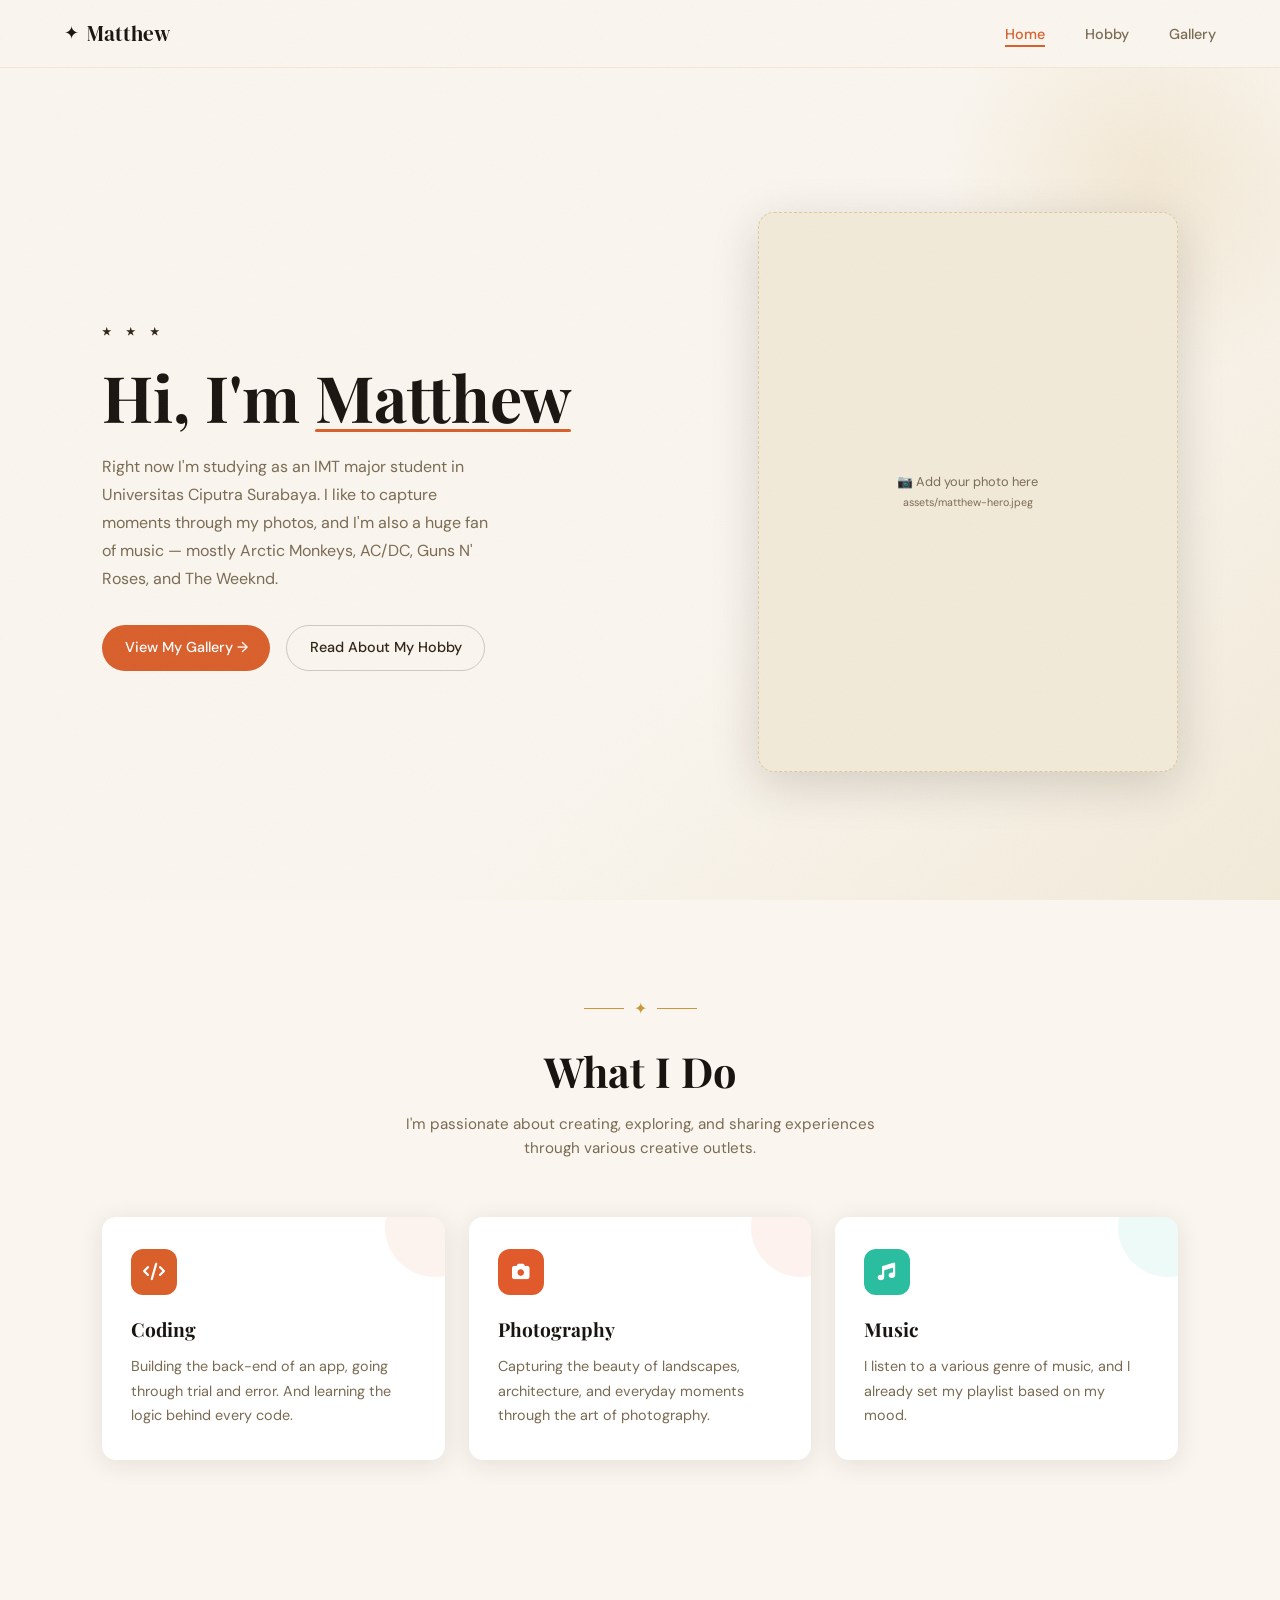
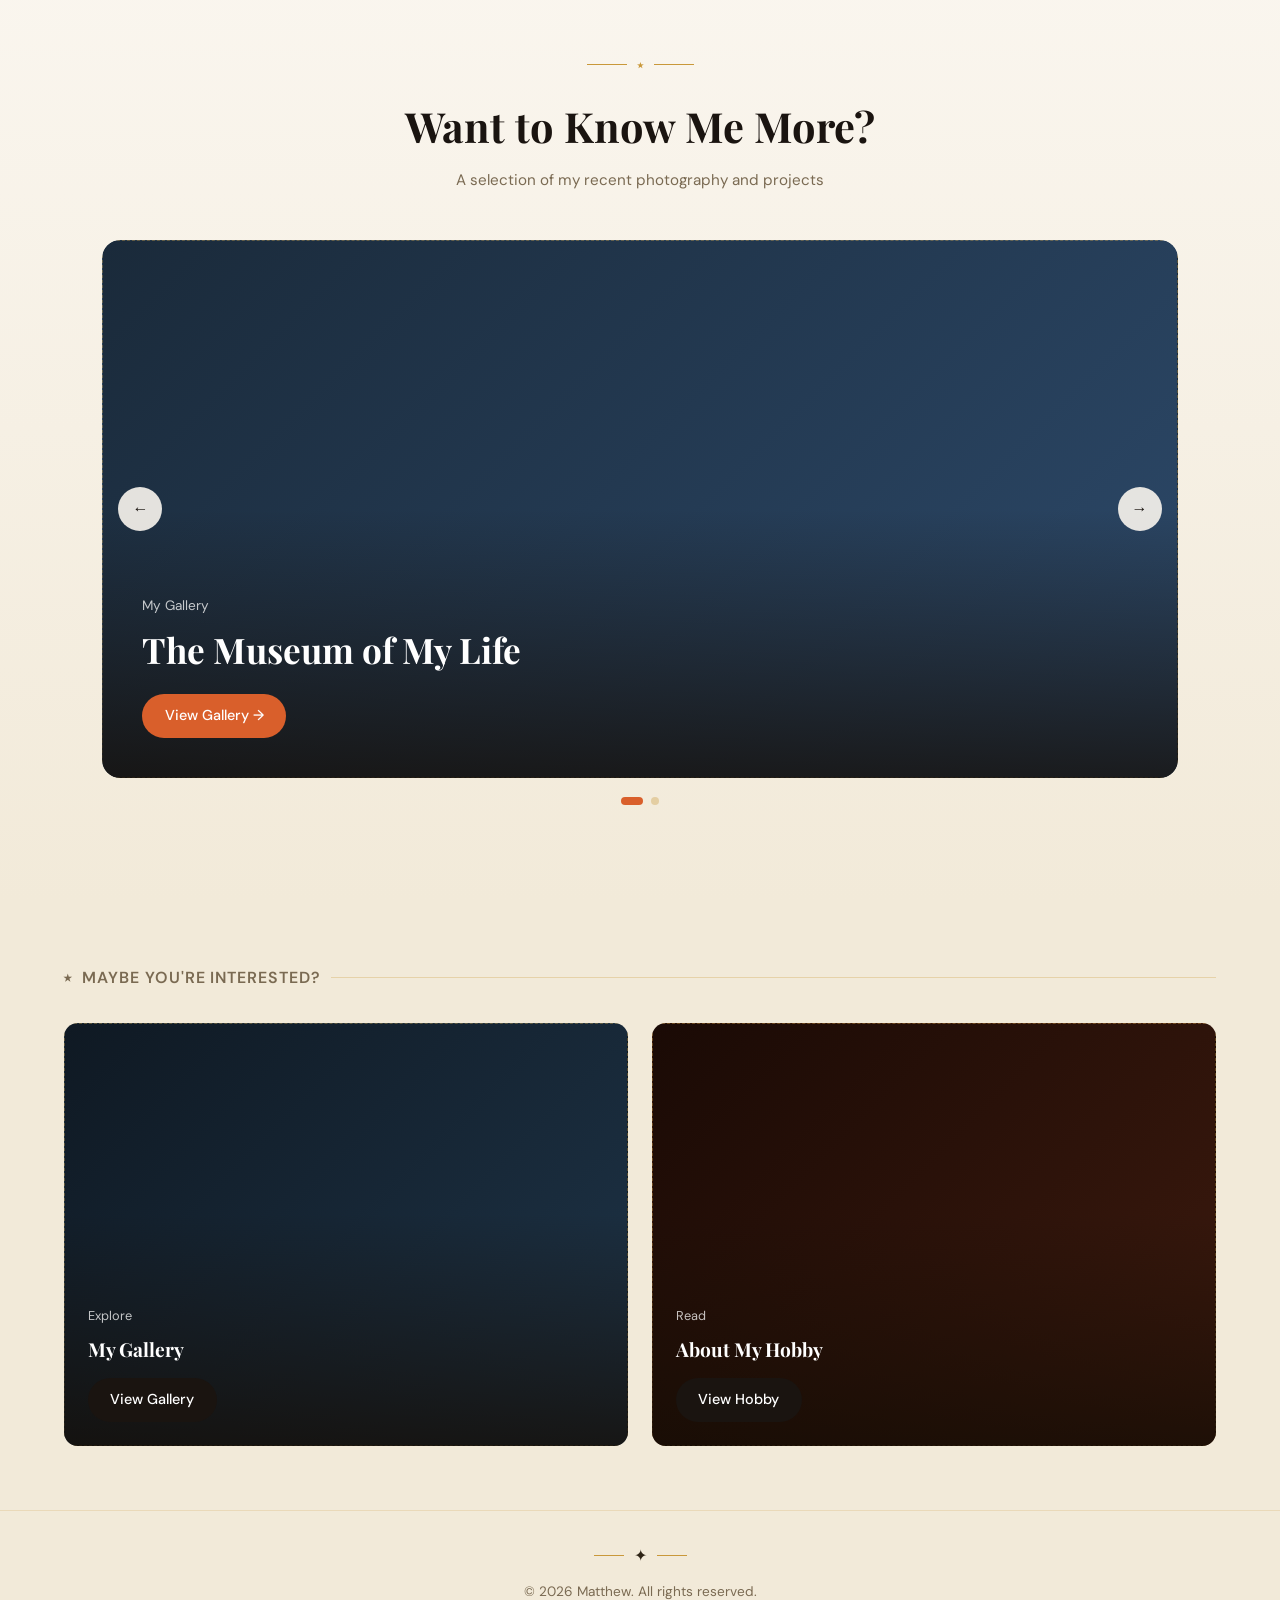
==== index.html @ 2b8fd83f "Add files via upload" ====
<!DOCTYPE html>
<html lang="en">
<head>
  <meta charset="UTF-8" />
  <meta name="viewport" content="width=device-width, initial-scale=1.0" />
  <title>Matthew — Home</title>
  <link rel="stylesheet" href="style.css" />
  <link rel="stylesheet" href="https://cdnjs.cloudflare.com/ajax/libs/font-awesome/6.5.0/css/all.min.css" />
  <style>
    /* ── HERO ── */
    .hero {
      min-height: calc(100vh - var(--nav-h));
      display: grid;
      grid-template-columns: 1fr 1fr;
      align-items: center;
      gap: 3rem;
      padding: 5rem 8% 4rem;
      background: linear-gradient(135deg, var(--cream) 60%, var(--cream-dark) 100%);
      position: relative;
      overflow: hidden;
    }
    .hero::before {
      content: '';
      position: absolute;
      top: -100px; right: -80px;
      width: 420px; height: 420px;
      border-radius: 50%;
      background: radial-gradient(circle, rgba(201,152,58,.15) 0%, transparent 70%);
      pointer-events: none;
    }
    .hero-stars { font-size: 1.4rem; letter-spacing: 4px; margin-bottom: .7rem; }
    .hero-name {
      font-family: 'Playfair Display', serif;
      font-size: clamp(2.4rem, 5vw, 4rem);
      line-height: 1.15;
      color: var(--dark);
      margin-bottom: 1.2rem;
    }
    .hero-name span {
      position: relative;
      display: inline-block;
    }
    .hero-name span::after {
      content: '';
      position: absolute;
      bottom: 2px; left: 0; right: 0;
      height: 3px;
      background: var(--orange);
      border-radius: 2px;
    }
    .hero-desc {
      color: var(--text-muted);
      font-size: 1rem;
      max-width: 400px;
      margin-bottom: 2rem;
      line-height: 1.75;
    }
    .hero-cta { display: flex; gap: 1rem; flex-wrap: wrap; }

    /* Hero image */
    .hero-img-wrap {
      position: relative;
      display: flex;
      justify-content: flex-end;
    }
    .hero-img-frame {
      width: min(420px, 100%);
      aspect-ratio: 3/4;
      border-radius: 16px;
      overflow: hidden;
      box-shadow: var(--shadow-lg);
      position: relative;
    }
    .hero-img-frame img {
      width: 100%; height: 100%;
      object-fit: cover;
    }
    .hero-img-badge {
      position: absolute;
      bottom: -18px; left: -18px;
      background: var(--white);
      border-radius: 12px;
      padding: .8rem 1.2rem;
      box-shadow: var(--shadow);
      display: flex;
      align-items: center;
      gap: .6rem;
    }
    .hero-img-badge .badge-icon {
      width: 36px; height: 36px;
      background: var(--orange);
      border-radius: 50%;
      display: flex; align-items: center; justify-content: center;
      color: white; font-size: .85rem;
    }
    .hero-img-badge .badge-text { font-size: .78rem; line-height: 1.4; }
    .hero-img-badge .badge-text strong { display: block; color: var(--dark); font-size: .85rem; }

    /* ── WHAT I DO ── */
    .what-i-do {
      padding: 6rem 8%;
      background: var(--cream);
    }
    .what-i-do .section-head { margin-bottom: 3.5rem; }

    .services-grid {
      display: grid;
      grid-template-columns: repeat(3, 1fr);
      gap: 1.5rem;
    }
    .service-card {
      background: var(--white);
      border-radius: var(--radius);
      padding: 2rem 1.8rem;
      box-shadow: var(--shadow);
      position: relative;
      overflow: hidden;
      transition: transform .3s ease, box-shadow .3s ease;
    }
    .service-card::before {
      content: '';
      position: absolute;
      top: -40px; right: -40px;
      width: 100px; height: 100px;
      border-radius: 50%;
      opacity: .08;
    }
    .service-card.c1::before { background: var(--orange); }
    .service-card.c2::before { background: #e05a2b; }
    .service-card.c3::before { background: #2bbda0; }

    .service-card:hover {
      transform: translateY(-6px);
      box-shadow: var(--shadow-lg);
    }
    .service-icon {
      width: 46px; height: 46px;
      border-radius: 12px;
      display: flex; align-items: center; justify-content: center;
      font-size: 1.1rem;
      color: white;
      margin-bottom: 1.2rem;
    }
    .c1 .service-icon { background: var(--orange); }
    .c2 .service-icon { background: #e05a2b; }
    .c3 .service-icon { background: #2bbda0; }

    .service-card h3 {
      font-family: 'Playfair Display', serif;
      font-size: 1.2rem;
      margin-bottom: .6rem;
      color: var(--dark);
    }
    .service-card p { font-size: .9rem; color: var(--text-muted); line-height: 1.7; }

    /* ── PREVIEW CAROUSEL ── */
    .preview-section {
      padding: 6rem 8%;
      background: linear-gradient(180deg, var(--cream) 0%, var(--cream-dark) 100%);
    }
    .preview-section .section-head { margin-bottom: 3rem; }

    .carousel-wrapper {
      position: relative;
      overflow: hidden;
      border-radius: 18px;
    }
    .carousel-track {
      display: flex;
      transition: transform .5s cubic-bezier(.4,0,.2,1);
    }
    .carousel-slide {
      min-width: 100%;
      position: relative;
      aspect-ratio: 16/8;
      border-radius: 18px;
      overflow: hidden;
      cursor: pointer;
    }
    .carousel-slide .slide-img {
      width: 100%; height: 100%;
    }
    .carousel-slide .slide-overlay {
      position: absolute;
      inset: 0;
      background: linear-gradient(to top, rgba(20,12,4,.75) 0%, transparent 50%);
      display: flex;
      flex-direction: column;
      justify-content: flex-end;
      padding: 2.5rem;
      color: var(--white);
    }
    .slide-overlay p { font-size: .85rem; opacity: .75; margin-bottom: .3rem; }
    .slide-overlay h2 {
      font-family: 'Playfair Display', serif;
      font-size: clamp(1.5rem, 3vw, 2.2rem);
      margin-bottom: 1rem;
    }

    .carousel-btn {
      position: absolute;
      top: 50%; transform: translateY(-50%);
      background: rgba(250,246,239,.9);
      border: none;
      width: 44px; height: 44px;
      border-radius: 50%;
      cursor: pointer;
      font-size: 1rem;
      color: var(--dark);
      display: flex; align-items: center; justify-content: center;
      transition: all .2s;
      z-index: 2;
    }
    .carousel-btn:hover {
      background: var(--white);
      box-shadow: var(--shadow);
      transform: translateY(-50%) scale(1.08);
    }
    .carousel-btn.prev { left: 16px; }
    .carousel-btn.next { right: 16px; }

    .carousel-dots {
      display: flex;
      justify-content: center;
      gap: 8px;
      margin-top: 1.2rem;
    }
    .dot {
      width: 8px; height: 8px;
      border-radius: 50%;
      background: rgba(201,152,58,.35);
      cursor: pointer;
      transition: all .3s;
    }
    .dot.active {
      background: var(--orange);
      width: 22px;
      border-radius: 4px;
    }

    /* ── RESPONSIVE ── */
    @media (max-width: 900px) {
      .hero {
        grid-template-columns: 1fr;
        text-align: center;
        padding: 4rem 6% 4rem;
        gap: 2rem;
      }
      .hero-left { order: 2; }
      .hero-img-wrap { justify-content: center; order: 1; }
      .hero-desc { margin: 0 auto 2rem; }
      .hero-cta { justify-content: center; }
      .hero-img-badge { left: 10px; bottom: -14px; }
      .services-grid { grid-template-columns: 1fr; }
      .what-i-do { padding: 4rem 6%; }
      .preview-section { padding: 4rem 6%; }
    }
    @media (max-width: 600px) {
      .hero { padding: 3rem 5% 3rem; }
      .carousel-btn { display: none; }
    }
  </style>
</head>
<body>

  <!-- NAVBAR -->
  <nav class="navbar">
    <a class="nav-logo" href="index.html">
      <span class="logo-icon">✦</span> Matthew
    </a>
    <ul class="nav-links">
      <li><a href="index.html" class="active">Home</a></li>
      <li><a href="hobby.html">Hobby</a></li>
      <li><a href="gallery.html">Gallery</a></li>
    </ul>
    <button class="hamburger" aria-label="Menu">
      <span></span><span></span><span></span>
    </button>
  </nav>

  <!-- MOBILE MENU -->
  <div class="mobile-menu">
    <a href="index.html" class="active">Home</a>
    <a href="hobby.html">Hobby</a>
    <a href="gallery.html">Gallery</a>
  </div>

  <main class="page-content">

    <!-- HERO -->
    <section class="hero">
      <div class="hero-left">
        <div class="hero-stars reveal">⭑ ⭑ ⭑</div>
        <h1 class="hero-name reveal reveal-delay-1">
          Hi, I'm <span>Matthew</span>
        </h1>
        <p class="hero-desc reveal reveal-delay-2">
          Right now I'm studying as an IMT major student in Universitas Ciputra Surabaya.
          I like to capture moments through my photos, and I'm also a huge fan of music —
          mostly Arctic Monkeys, AC/DC, Guns N' Roses, and The Weeknd.
        </p>
        <div class="hero-cta reveal reveal-delay-3">
          <a href="gallery.html" class="btn btn-primary">View My Gallery &rarr;</a>
          <a href="hobby.html" class="btn btn-outline">Read About My Hobby</a>
        </div>
      </div>

      <div class="hero-img-wrap reveal reveal-delay-2">
        <div class="hero-img-frame">
          <!-- Replace src with your photo -->
          <img
            src="assets/matthew-hero.jpeg"
            alt="Matthew"
            onerror="this.style.display='none'; this.parentElement.classList.add('placeholder-img'); this.parentElement.innerHTML='<span style=&quot;padding:1rem;text-align:center;color:var(--text-muted)&quot;>📷 Add your photo here<br><small>assets/matthew-hero.jpeg</small></span>'"
          />
        </div>
        
      </div>
    </section>

    <!-- WHAT I DO -->
    <section class="what-i-do">
      <div class="section-head">
        <div class="section-ornament reveal">
          <div class="line"></div>
          <span class="icon">✦</span>
          <div class="line"></div>
        </div>
        <h2 class="section-label reveal">What I Do</h2>
        <p class="section-sub reveal">
          I'm passionate about creating, exploring, and sharing experiences through various creative outlets.
        </p>
      </div>

      <div class="services-grid">
        <div class="service-card c1 reveal">
          <div class="service-icon"><i class="fa fa-code"></i></div>
          <h3>Coding</h3>
          <p>Building the back-end of an app, going through trial and error. And learning the logic behind every code.</p>
        </div>
        <div class="service-card c2 reveal reveal-delay-1">
          <div class="service-icon"><i class="fa fa-camera"></i></div>
          <h3>Photography</h3>
          <p>Capturing the beauty of landscapes, architecture, and everyday moments through the art of photography.</p>
        </div>
        <div class="service-card c3 reveal reveal-delay-2">
          <div class="service-icon"><i class="fa fa-music"></i></div>
          <h3>Music</h3>
          <p>I listen to a various genre of music, and I already set my playlist based on my mood.</p>
        </div>
      </div>
    </section>

    <!-- PREVIEW CAROUSEL -->
    <section class="preview-section">
      <div class="section-head">
        <div class="section-ornament reveal">
          <div class="line"></div>
          <span class="icon">⭑</span>
          <div class="line"></div>
        </div>
        <h2 class="section-label reveal">Want to Know Me More?</h2>
        <p class="section-sub reveal">A selection of my recent photography and projects</p>
      </div>

      <div class="carousel-wrapper reveal">
        <div class="carousel-track" id="carouselTrack">

          <!-- Slide 1: Gallery -->
          <div class="carousel-slide" onclick="location.href='gallery.html'">
            <div class="slide-img placeholder-img" style="background:linear-gradient(135deg,#1a2a3a,#2d4a6b);">
              <img src="assets/preview-gallery.jpg" alt="Gallery" style="width:100%;height:100%;object-fit:cover;" onerror="this.style.display='none'" />
            </div>
            <div class="slide-overlay">
              <p>My Gallery</p>
              <h2>The Museum of My Life</h2>
              <a href="gallery.html" class="btn btn-primary" style="width:fit-content;">View Gallery &rarr;</a>
            </div>
          </div>

          <!-- Slide 2: Hobby -->
          <div class="carousel-slide" onclick="location.href='hobby.html'">
            <div class="slide-img placeholder-img" style="background:linear-gradient(135deg,#1a0a0a,#3a1a10);">
              <img src="assets/preview-hobby.jpg" alt="Hobby" style="width:100%;height:100%;object-fit:cover;" onerror="this.style.display='none'" />
            </div>
            <div class="slide-overlay">
              <p>Hobby</p>
              <h2>What I Like To Do and What It's About</h2>
              <a href="hobby.html" class="btn btn-primary" style="width:fit-content;">Read More &rarr;</a>
            </div>
          </div>

        </div>

        <button class="carousel-btn prev" id="prevBtn">&#8592;</button>
        <button class="carousel-btn next" id="nextBtn">&#8594;</button>
      </div>

      <div class="carousel-dots">
        <div class="dot active" data-index="0"></div>
        <div class="dot" data-index="1"></div>
      </div>
    </section>

    <div class="interested-section">
      <h3><span>⭑</span> Maybe You're Interested?</h3>
      <div class="interested-grid">
        <div class="interested-card reveal">
          <div class="img-wrap placeholder-img" style="background:linear-gradient(135deg,#0f1923,#1e3448);">
            <img src="assets/int-gallery.jpg" alt="Gallery" onerror="this.style.display='none'" />
          </div>
          <div class="overlay"></div>
          <div class="card-content">
            <p>Explore</p>
            <h4>My Gallery</h4>
            <a href="gallery.html" class="btn btn-dark">View Gallery</a>
          </div>
        </div>
        <div class="interested-card reveal reveal-delay-1">
          <div class="img-wrap placeholder-img" style="background:linear-gradient(135deg,#1a0a05,#3d1a0e);">
            <img src="assets/int-hobby.jpg" alt="Hobby" onerror="this.style.display='none'" />
          </div>
          <div class="overlay"></div>
          <div class="card-content">
            <p>Read</p>
            <h4>About My Hobby</h4>
            <a href="hobby.html" class="btn btn-dark">View Hobby</a>
          </div>
        </div>
      </div>
    </div>

  </main>

  <!-- FOOTER -->
  <footer class="footer">
    <div class="footer-ornament">
      <div class="line"></div>
      <span>✦</span>
      <div class="line"></div>
    </div>
    <p>© 2026 Matthew. All rights reserved.</p>
  </footer>

  <!-- jQuery + JS -->
  <script src="https://cdnjs.cloudflare.com/ajax/libs/jquery/3.7.1/jquery.min.js"></script>
  <script src="main.js"></script>
  <script>
    /* Carousel */
    let current = 0;
    const slides = $('.carousel-track .carousel-slide').length;

    function goTo(idx) {
      current = (idx + slides) % slides;
      $('#carouselTrack').css('transform', `translateX(-${current * 100}%)`);
      $('.dot').removeClass('active');
      $(`.dot[data-index="${current}"]`).addClass('active');
    }

    $('#nextBtn').on('click', () => goTo(current + 1));
    $('#prevBtn').on('click', () => goTo(current - 1));
    $('.dot').on('click', function () { goTo(parseInt($(this).data('index'))); });

    /* Auto-play */
    setInterval(() => goTo(current + 1), 5000);
  </script>
</body>
</html>
---- style.css ----
/* ===========================
   MATTHEW PORTFOLIO — STYLE.CSS
   =========================== */

@import url('https://fonts.googleapis.com/css2?family=Playfair+Display:ital,wght@0,400;0,600;0,700;1,400&family=DM+Sans:wght@300;400;500;600&family=DM+Serif+Display:ital@0;1&display=swap');

/* ── CSS Variables ── */
:root {
  --cream:       #faf6ef;
  --cream-dark:  #f2ead9;
  --orange:      #d95f2b;
  --orange-light:#e8834e;
  --gold:        #c9983a;
  --gold-light:  #e8c068;
  --dark:        #1a1410;
  --text:        #2e2416;
  --text-muted:  #7a6a52;
  --white:       #ffffff;
  --nav-h:       68px;
  --radius:      14px;
  --shadow:      0 4px 24px rgba(30,20,8,.10);
  --shadow-lg:   0 12px 48px rgba(30,20,8,.16);
}

/* ── Reset ── */
*, *::before, *::after { box-sizing: border-box; margin: 0; padding: 0; }
html { scroll-behavior: smooth; }
body {
  font-family: 'DM Sans', sans-serif;
  background: var(--cream);
  color: var(--text);
  line-height: 1.6;
  overflow-x: hidden;
}
img { display: block; width: 100%; height: 100%; object-fit: cover; }
a  { text-decoration: none; color: inherit; }
ul { list-style: none; }

/* ── Noise texture overlay ── */
body::before {
  content: '';
  position: fixed;
  inset: 0;
  background-image: url("data:image/svg+xml,%3Csvg xmlns='http://www.w3.org/2000/svg' width='300' height='300'%3E%3Cfilter id='n'%3E%3CfeTurbulence type='fractalNoise' baseFrequency='.65' numOctaves='3' stitchTiles='stitch'/%3E%3C/filter%3E%3Crect width='300' height='300' filter='url(%23n)' opacity='.04'/%3E%3C/svg%3E");
  pointer-events: none;
  z-index: 999;
}

/* ══════════════════════════════
   NAVBAR
══════════════════════════════ */
.navbar {
  position: fixed;
  top: 0; left: 0; right: 0;
  height: var(--nav-h);
  background: rgba(250,246,239,.92);
  backdrop-filter: blur(12px);
  -webkit-backdrop-filter: blur(12px);
  border-bottom: 1px solid rgba(201,152,58,.15);
  display: flex;
  align-items: center;
  justify-content: space-between;
  padding: 0 5%;
  z-index: 100;
  transition: box-shadow .3s;
}
.navbar.scrolled { box-shadow: var(--shadow); }

.nav-logo {
  font-family: 'DM Serif Display', serif;
  font-size: 1.3rem;
  color: var(--dark);
  display: flex;
  align-items: center;
  gap: 8px;
}
.nav-logo .logo-icon { font-size: 1.1rem; }

.nav-links {
  display: flex;
  gap: 2.5rem;
}
.nav-links a {
  font-size: .9rem;
  font-weight: 500;
  color: var(--text-muted);
  position: relative;
  padding-bottom: 2px;
  transition: color .25s;
}
.nav-links a::after {
  content: '';
  position: absolute;
  bottom: -2px; left: 0;
  width: 0; height: 2px;
  background: var(--orange);
  transition: width .3s ease;
}
.nav-links a:hover,
.nav-links a.active { color: var(--orange); }
.nav-links a.active::after,
.nav-links a:hover::after { width: 100%; }

/* Hamburger */
.hamburger {
  display: none;
  flex-direction: column;
  gap: 5px;
  cursor: pointer;
  padding: 4px;
  background: none;
  border: none;
}
.hamburger span {
  display: block;
  width: 24px; height: 2px;
  background: var(--dark);
  border-radius: 2px;
  transition: all .3s ease;
}
.hamburger.open span:nth-child(1) { transform: translateY(7px) rotate(45deg); }
.hamburger.open span:nth-child(2) { opacity: 0; }
.hamburger.open span:nth-child(3) { transform: translateY(-7px) rotate(-45deg); }

/* Mobile menu */
.mobile-menu {
  display: none;
  position: fixed;
  top: var(--nav-h); left: 0; right: 0;
  background: rgba(250,246,239,.97);
  backdrop-filter: blur(20px);
  padding: 1.5rem 5%;
  flex-direction: column;
  gap: 1.2rem;
  border-bottom: 1px solid rgba(201,152,58,.15);
  z-index: 99;
  transform: translateY(-10px);
  opacity: 0;
  transition: all .3s ease;
}
.mobile-menu.open {
  display: flex;
  transform: translateY(0);
  opacity: 1;
}
.mobile-menu a {
  font-size: 1.1rem;
  font-weight: 500;
  color: var(--text-muted);
  transition: color .2s;
}
.mobile-menu a:hover,
.mobile-menu a.active { color: var(--orange); }

/* ══════════════════════════════
   PAGE WRAPPER
══════════════════════════════ */
.page-content { padding-top: var(--nav-h); }

/* ══════════════════════════════
   BUTTONS
══════════════════════════════ */
.btn {
  display: inline-flex;
  align-items: center;
  gap: 6px;
  padding: .65rem 1.4rem;
  border-radius: 50px;
  font-family: 'DM Sans', sans-serif;
  font-size: .9rem;
  font-weight: 500;
  cursor: pointer;
  transition: all .25s ease;
  border: none;
}
.btn-primary {
  background: var(--orange);
  color: var(--white);
}
.btn-primary:hover {
  background: var(--orange-light);
  transform: translateY(-2px);
  box-shadow: 0 6px 20px rgba(217,95,43,.35);
}
.btn-outline {
  background: transparent;
  color: var(--text);
  border: 1.5px solid rgba(30,20,8,.2);
}
.btn-outline:hover {
  border-color: var(--orange);
  color: var(--orange);
  transform: translateY(-2px);
}
.btn-dark {
  background: var(--dark);
  color: var(--white);
}
.btn-dark:hover {
  background: var(--text);
  transform: translateY(-2px);
  box-shadow: 0 6px 20px rgba(30,20,8,.25);
}

/* ══════════════════════════════
   SECTION DIVIDER / ORNAMENT
══════════════════════════════ */
.section-ornament {
  display: flex;
  align-items: center;
  justify-content: center;
  gap: 10px;
  margin-bottom: 1rem;
}
.section-ornament .line {
  width: 40px; height: 1px;
  background: var(--gold);
}
.section-ornament .icon { font-size: 1rem; color: var(--gold); }

.section-label {
  text-align: center;
  font-family: 'Playfair Display', serif;
  font-size: clamp(1.8rem, 4vw, 2.6rem);
  color: var(--dark);
  margin-bottom: .5rem;
}
.section-sub {
  text-align: center;
  color: var(--text-muted);
  font-size: .95rem;
  max-width: 500px;
  margin: 0 auto;
}

/* ══════════════════════════════
   FOOTER
══════════════════════════════ */
.footer {
  background: var(--cream-dark);
  border-top: 1px solid rgba(201,152,58,.2);
  padding: 2rem 5%;
  text-align: center;
}
.footer-ornament {
  display: flex;
  align-items: center;
  justify-content: center;
  gap: 10px;
  margin-bottom: .8rem;
}
.footer-ornament .line {
  width: 30px; height: 1px;
  background: var(--gold);
}
.footer p {
  font-size: .85rem;
  color: var(--text-muted);
}

/* ══════════════════════════════
   "MAYBE YOU'RE INTERESTED" CARDS
══════════════════════════════ */
.interested-section {
  padding: 4rem 5%;
  background: var(--cream-dark);
}
.interested-section h3 {
  font-family: 'DM Sans', sans-serif;
  font-size: 1rem;
  font-weight: 600;
  color: var(--text-muted);
  letter-spacing: .06em;
  text-transform: uppercase;
  display: flex;
  align-items: center;
  gap: 10px;
  margin-bottom: 2rem;
}
.interested-section h3::after {
  content: '';
  flex: 1;
  height: 1px;
  background: rgba(201,152,58,.3);
}
.interested-grid {
  display: grid;
  grid-template-columns: repeat(auto-fit, minmax(240px, 1fr));
  gap: 1.5rem;
}
.interested-card {
  position: relative;
  border-radius: var(--radius);
  overflow: hidden;
  aspect-ratio: 4/3;
  cursor: pointer;
}
.interested-card .img-wrap {
  width: 100%; height: 100%;
  position: absolute; inset: 0;
  transition: transform .5s ease;
}
.interested-card:hover .img-wrap { transform: scale(1.06); }
.interested-card .overlay {
  position: absolute;
  inset: 0;
  background: linear-gradient(to top, rgba(20,12,4,.75) 0%, transparent 55%);
}
.interested-card .card-content {
  position: absolute;
  bottom: 0; left: 0; right: 0;
  padding: 1.5rem;
  color: var(--white);
}
.interested-card .card-content p {
  font-size: .8rem;
  opacity: .75;
  margin-bottom: .5rem;
}
.interested-card .card-content h4 {
  font-family: 'Playfair Display', serif;
  font-size: 1.2rem;
  margin-bottom: .8rem;
}

/* placeholder images */
.placeholder-img {
  background: var(--cream-dark);
  display: flex;
  align-items: center;
  justify-content: center;
  color: var(--text-muted);
  font-size: .8rem;
  border: 1px dashed rgba(201,152,58,.4);
}

/* ══════════════════════════════
   ANIMATE ON SCROLL
══════════════════════════════ */
.reveal {
  opacity: 0;
  transform: translateY(24px);
  transition: opacity .65s ease, transform .65s ease;
}
.reveal.visible {
  opacity: 1;
  transform: translateY(0);
}
.reveal-delay-1 { transition-delay: .1s; }
.reveal-delay-2 { transition-delay: .2s; }
.reveal-delay-3 { transition-delay: .3s; }
.reveal-delay-4 { transition-delay: .4s; }

/* ══════════════════════════════
   RESPONSIVE BREAKPOINTS
══════════════════════════════ */
@media (max-width: 768px) {
  .nav-links { display: none; }
  .hamburger { display: flex; }
}
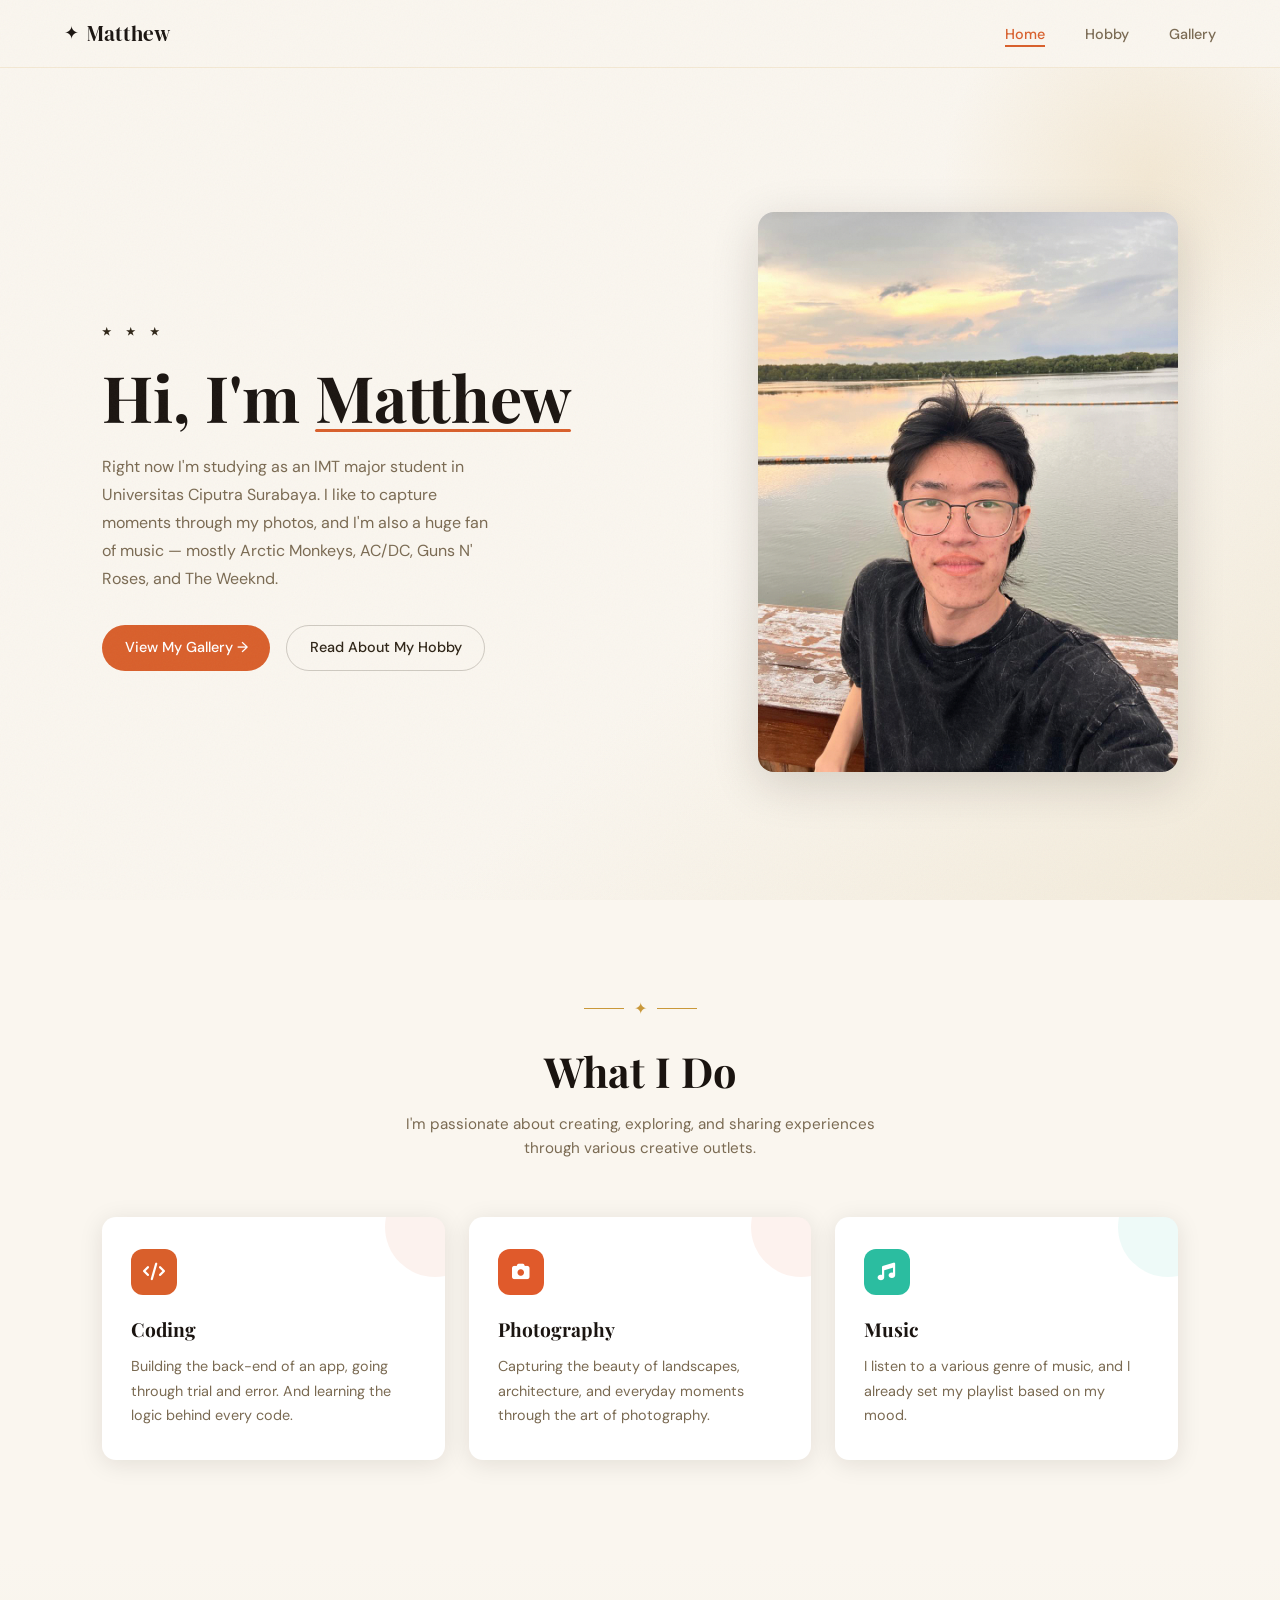
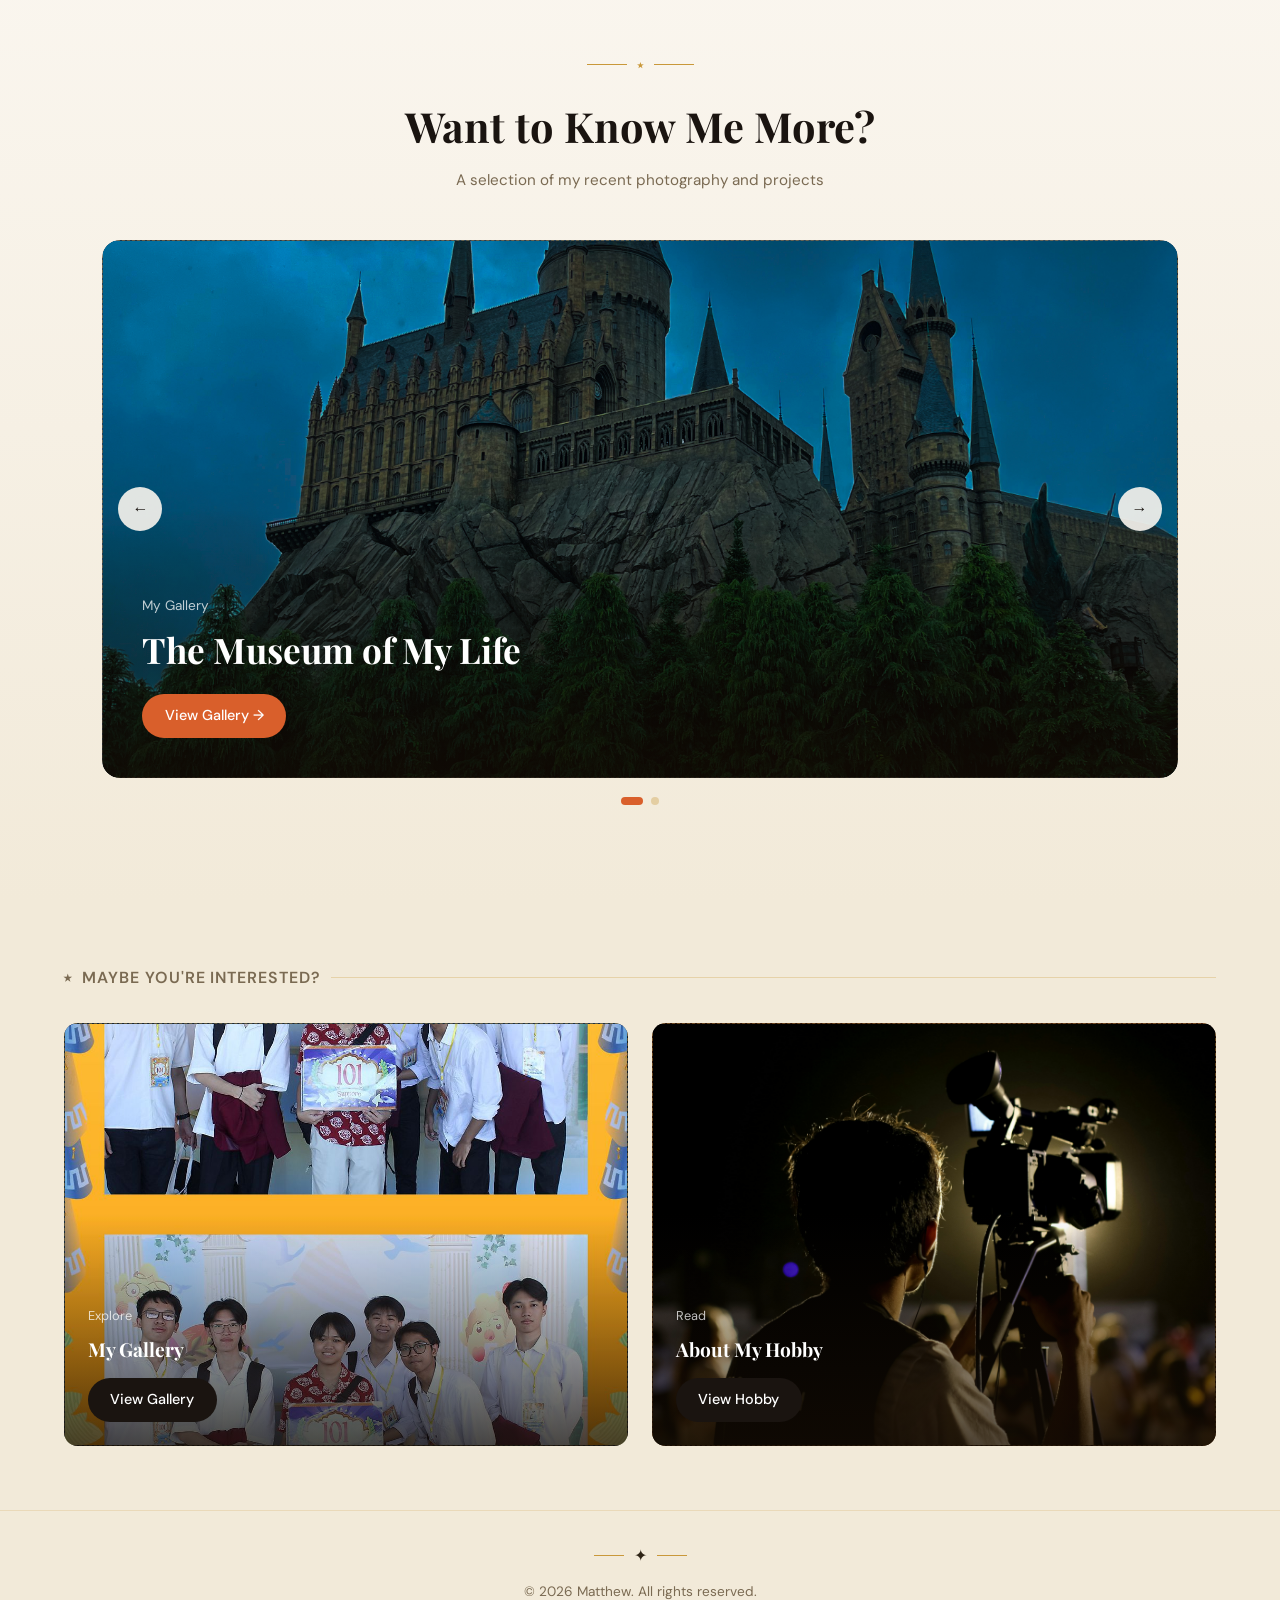
==== commit 65802132: "Update index.html" ====
--- a/index.html
+++ b/index.html
@@ -7,7 +7,7 @@
   <link rel="stylesheet" href="style.css" />
   <link rel="stylesheet" href="https://cdnjs.cloudflare.com/ajax/libs/font-awesome/6.5.0/css/all.min.css" />
   <style>
-    /* ── HERO ── */
+ 
     .hero {
       min-height: calc(100vh - var(--nav-h));
       display: grid;
@@ -96,7 +96,7 @@
     .hero-img-badge .badge-text { font-size: .78rem; line-height: 1.4; }
     .hero-img-badge .badge-text strong { display: block; color: var(--dark); font-size: .85rem; }
 
-    /* ── WHAT I DO ── */
+
     .what-i-do {
       padding: 6rem 8%;
       background: var(--cream);
@@ -153,7 +153,7 @@
     }
     .service-card p { font-size: .9rem; color: var(--text-muted); line-height: 1.7; }
 
-    /* ── PREVIEW CAROUSEL ── */
+  
     .preview-section {
       padding: 6rem 8%;
       background: linear-gradient(180deg, var(--cream) 0%, var(--cream-dark) 100%);
@@ -238,7 +238,7 @@
       border-radius: 4px;
     }
 
-    /* ── RESPONSIVE ── */
+  
     @media (max-width: 900px) {
       .hero {
         grid-template-columns: 1fr;
@@ -263,7 +263,7 @@
 </head>
 <body>
 
-  <!-- NAVBAR -->
+
   <nav class="navbar">
     <a class="nav-logo" href="index.html">
       <span class="logo-icon">✦</span> Matthew
@@ -278,7 +278,7 @@
     </button>
   </nav>
 
-  <!-- MOBILE MENU -->
+
   <div class="mobile-menu">
     <a href="index.html" class="active">Home</a>
     <a href="hobby.html">Hobby</a>
@@ -287,7 +287,7 @@
 
   <main class="page-content">
 
-    <!-- HERO -->
+ 
     <section class="hero">
       <div class="hero-left">
         <div class="hero-stars reveal">⭑ ⭑ ⭑</div>
@@ -307,7 +307,7 @@
 
       <div class="hero-img-wrap reveal reveal-delay-2">
         <div class="hero-img-frame">
-          <!-- Replace src with your photo -->
+         
           <img
             src="assets/matthew-hero.jpeg"
             alt="Matthew"
@@ -318,7 +318,7 @@
       </div>
     </section>
 
-    <!-- WHAT I DO -->
+   
     <section class="what-i-do">
       <div class="section-head">
         <div class="section-ornament reveal">
@@ -351,7 +351,7 @@
       </div>
     </section>
 
-    <!-- PREVIEW CAROUSEL -->
+   
     <section class="preview-section">
       <div class="section-head">
         <div class="section-ornament reveal">
@@ -366,10 +366,10 @@
       <div class="carousel-wrapper reveal">
         <div class="carousel-track" id="carouselTrack">
 
-          <!-- Slide 1: Gallery -->
+        
           <div class="carousel-slide" onclick="location.href='gallery.html'">
             <div class="slide-img placeholder-img" style="background:linear-gradient(135deg,#1a2a3a,#2d4a6b);">
-              <img src="assets/preview-gallery.jpg" alt="Gallery" style="width:100%;height:100%;object-fit:cover;" onerror="this.style.display='none'" />
+              <img src="assets/preview-gallery.JPG" alt="Gallery" style="width:100%;height:100%;object-fit:cover;" onerror="this.style.display='none'" />
             </div>
             <div class="slide-overlay">
               <p>My Gallery</p>
@@ -378,7 +378,7 @@
             </div>
           </div>
 
-          <!-- Slide 2: Hobby -->
+      
           <div class="carousel-slide" onclick="location.href='hobby.html'">
             <div class="slide-img placeholder-img" style="background:linear-gradient(135deg,#1a0a0a,#3a1a10);">
               <img src="assets/preview-hobby.jpg" alt="Hobby" style="width:100%;height:100%;object-fit:cover;" onerror="this.style.display='none'" />
@@ -432,7 +432,7 @@
 
   </main>
 
-  <!-- FOOTER -->
+
   <footer class="footer">
     <div class="footer-ornament">
       <div class="line"></div>
@@ -442,11 +442,11 @@
     <p>© 2026 Matthew. All rights reserved.</p>
   </footer>
 
-  <!-- jQuery + JS -->
+  
   <script src="https://cdnjs.cloudflare.com/ajax/libs/jquery/3.7.1/jquery.min.js"></script>
   <script src="main.js"></script>
   <script>
-    /* Carousel */
+
     let current = 0;
     const slides = $('.carousel-track .carousel-slide').length;
 
@@ -461,7 +461,7 @@
     $('#prevBtn').on('click', () => goTo(current - 1));
     $('.dot').on('click', function () { goTo(parseInt($(this).data('index'))); });
 
-    /* Auto-play */
+
     setInterval(() => goTo(current + 1), 5000);
   </script>
 </body>
